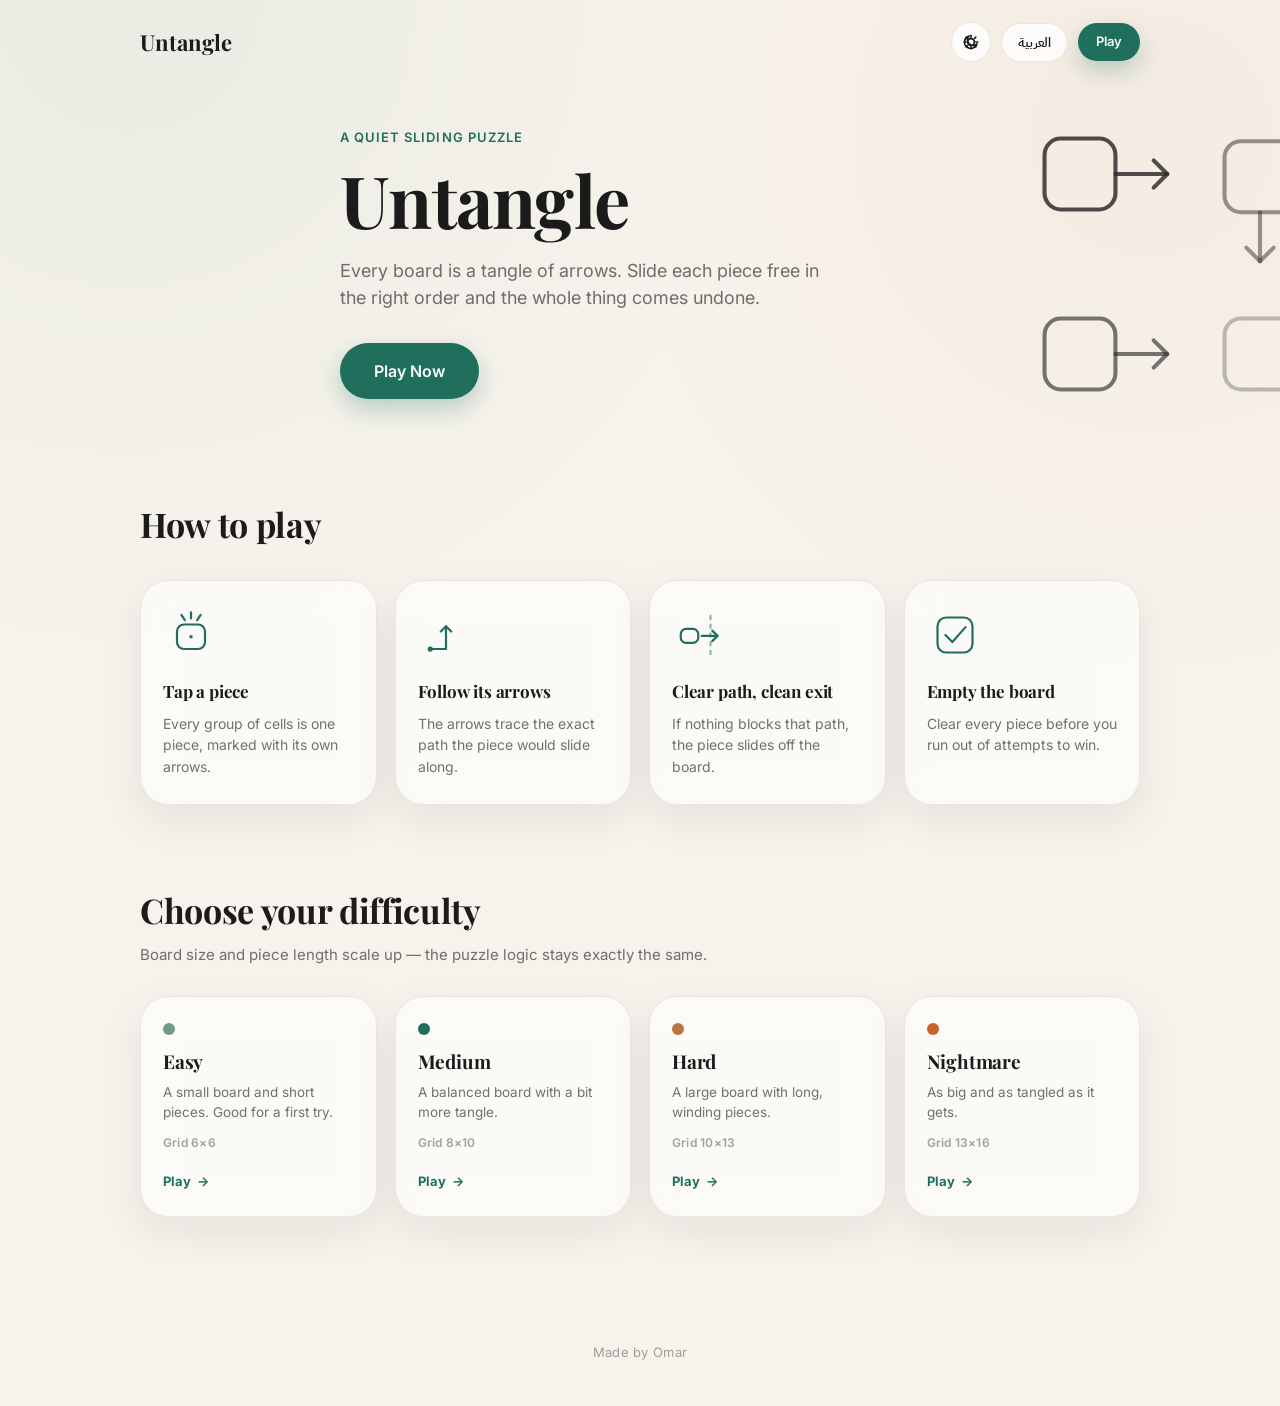
==== index.html @ 31384c35 "Untangle: calm sliding puzzle — full game, landing page, sound, dark mode, offline support Reverse-c" ====
<!DOCTYPE html>
<html lang="en">
<head>
<meta charset="UTF-8">
<meta name="viewport" content="width=device-width, initial-scale=1.0, maximum-scale=1.0, user-scalable=no">

<script>
  (function () {
    try {
      var saved = localStorage.getItem('untangle:theme');
      if (saved === 'dark' || saved === 'light') {
        document.documentElement.dataset.theme = saved;
      }
    } catch (e) { /* storage unavailable — CSS still falls back to prefers-color-scheme */ }
  })();
</script>

<title>Untangle — A Calm Sliding Puzzle</title>
<meta name="description" content="Untangle: a calm, elegant sliding puzzle. Every board is a tangle of arrows — slide each piece free in the right order and the whole thing comes undone.">

<meta property="og:type" content="website">
<meta property="og:title" content="Untangle — A Calm Sliding Puzzle">
<meta property="og:description" content="Every board is a tangle of arrows. Slide each piece free in the right order and the whole thing comes undone.">
<meta property="og:image" content="assets/og-image.svg">
<meta name="twitter:card" content="summary_large_image">
<meta name="twitter:title" content="Untangle — A Calm Sliding Puzzle">
<meta name="twitter:description" content="A calm puzzle of knots and lines.">
<meta name="twitter:image" content="assets/og-image.svg">

<link rel="icon" type="image/svg+xml" href="assets/favicon.svg">
<link rel="manifest" href="manifest.json">
<meta name="theme-color" content="#1F6F5C">

<link rel="preconnect" href="https://fonts.googleapis.com">
<link rel="preconnect" href="https://fonts.gstatic.com" crossorigin>
<link rel="stylesheet" href="https://fonts.googleapis.com/css2?family=Playfair+Display:ital,wght@0,600;0,700;1,600&family=Inter:wght@400;500;600;700&family=IBM+Plex+Sans+Arabic:wght@400;500;600;700&display=swap">

<link rel="stylesheet" href="css/shared.css">
<link rel="stylesheet" href="css/landing.css">
</head>
<body data-title-key="title_landing">

  <header class="site-nav">
    <div class="container site-nav-inner">
      <a class="brand-mark" href="index.html">
        <span class="brand-name">Untangle</span>
      </a>
      <div class="site-nav-actions">
        <button class="btn btn-icon icon-swap" id="theme-toggle-btn" type="button" data-theme-toggle data-i18n-attr="aria-label:theme_dark">
          <svg class="icon-theme-light" viewBox="0 0 24 24" fill="none" stroke="currentColor" stroke-width="2.2" stroke-linecap="round" stroke-linejoin="round">
            <circle cx="12" cy="12" r="4.5"/>
            <path d="M12 3 V5.5 M12 18.5 V21 M3 12 H5.5 M18.5 12 H21 M5.6 5.6 L7.3 7.3 M16.7 16.7 L18.4 18.4 M18.4 5.6 L16.7 7.3 M7.3 16.7 L5.6 18.4"/>
          </svg>
          <svg class="icon-theme-dark" viewBox="0 0 24 24" fill="none" stroke="currentColor" stroke-width="2.2" stroke-linecap="round" stroke-linejoin="round" hidden>
            <path d="M20 14.5 A8.5 8.5 0 1 1 9.5 4 A6.8 6.8 0 0 0 20 14.5 Z"/>
          </svg>
        </button>
        <button class="lang-toggle" type="button" data-lang-toggle>العربية</button>
        <a class="btn btn-primary btn-small" href="play.html?difficulty=medium" data-i18n="nav_play">Play</a>
      </div>
    </div>
  </header>

  <main>
    <section class="hero">
      <div class="container hero-inner">
        <p class="hero-kicker" data-i18n="hero_kicker">A quiet sliding puzzle</p>
        <h1 class="hero-title" data-i18n="hero_title">Untangle</h1>
        <p class="hero-subtitle" data-i18n="hero_subtitle">
          Every board is a tangle of arrows. Slide each piece free in the right order and the whole thing comes undone.
        </p>
        <a class="btn btn-primary btn-hero" href="#difficulty" data-i18n="hero_cta">Play Now</a>
      </div>
      <div class="hero-art" aria-hidden="true">
        <svg viewBox="0 0 220 220" fill="none" stroke="currentColor" stroke-width="3" stroke-linecap="round" stroke-linejoin="round">
          <rect x="18" y="18" width="52" height="52" rx="12" opacity="0.85"/>
          <path d="M70 44 H108" opacity="0.85"/>
          <path d="M98 34 L108 44 L98 54" opacity="0.85"/>

          <rect x="150" y="20" width="52" height="52" rx="12" opacity="0.5"/>
          <path d="M176 72 V108" opacity="0.5"/>
          <path d="M166 98 L176 108 L186 98" opacity="0.5"/>

          <rect x="18" y="150" width="52" height="52" rx="12" opacity="0.65"/>
          <path d="M70 176 H108" opacity="0.65"/>
          <path d="M98 166 L108 176 L98 186" opacity="0.65"/>

          <rect x="150" y="150" width="52" height="52" rx="12" opacity="0.3"/>
        </svg>
      </div>
    </section>

    <section class="how-to-play" id="how-to-play">
      <div class="container">
        <h2 data-i18n="how_title">How to play</h2>
        <div class="steps-grid">
          <div class="step-card glass-card">
            <div class="step-icon">
              <svg viewBox="0 0 64 64" fill="none" stroke="currentColor" stroke-width="2.5" stroke-linecap="round" stroke-linejoin="round">
                <rect x="16" y="20" width="32" height="28" rx="8"/>
                <path d="M32 6 V13"/>
                <path d="M21 9 L25 15"/>
                <path d="M43 9 L39 15"/>
                <circle cx="32" cy="34" r="2" fill="currentColor" stroke="none"/>
              </svg>
            </div>
            <h3 data-i18n="how_1_title">Tap a piece</h3>
            <p data-i18n="how_1_body">Every group of cells is one piece, marked with its own arrows.</p>
          </div>

          <div class="step-card glass-card">
            <div class="step-icon">
              <svg viewBox="0 0 64 64" fill="none" stroke="currentColor" stroke-width="2.5" stroke-linecap="round" stroke-linejoin="round">
                <path d="M14 48 H32 V22"/>
                <path d="M26 28 L32 22 L38 28"/>
                <circle cx="14" cy="48" r="3" fill="currentColor" stroke="none"/>
              </svg>
            </div>
            <h3 data-i18n="how_2_title">Follow its arrows</h3>
            <p data-i18n="how_2_body">The arrows trace the exact path the piece would slide along.</p>
          </div>

          <div class="step-card glass-card">
            <div class="step-icon">
              <svg viewBox="0 0 64 64" fill="none" stroke="currentColor" stroke-width="2.5" stroke-linecap="round" stroke-linejoin="round">
                <line x1="44" y1="10" x2="44" y2="54" stroke-dasharray="4 6" opacity="0.5"/>
                <rect x="10" y="25" width="20" height="16" rx="6"/>
                <path d="M34 33 H52"/>
                <path d="M46 27 L52 33 L46 39"/>
              </svg>
            </div>
            <h3 data-i18n="how_3_title">Clear path, clean exit</h3>
            <p data-i18n="how_3_body">If nothing blocks that path, the piece slides off the board.</p>
          </div>

          <div class="step-card glass-card">
            <div class="step-icon">
              <svg viewBox="0 0 64 64" fill="none" stroke="currentColor" stroke-width="2.5" stroke-linecap="round" stroke-linejoin="round">
                <rect x="12" y="12" width="40" height="40" rx="10"/>
                <path d="M21 32 L29 40 L44 23"/>
              </svg>
            </div>
            <h3 data-i18n="how_4_title">Empty the board</h3>
            <p data-i18n="how_4_body">Clear every piece before you run out of attempts to win.</p>
          </div>
        </div>
      </div>
    </section>

    <section class="difficulty" id="difficulty">
      <div class="container">
        <h2 data-i18n="difficulty_title">Choose your difficulty</h2>
        <p class="difficulty-subtitle" data-i18n="difficulty_subtitle">Board size and piece length scale up — the puzzle logic stays exactly the same.</p>

        <div class="difficulty-grid">
          <a class="difficulty-card glass-card" href="play.html?difficulty=easy" data-difficulty="easy">
            <span class="difficulty-dot dot-easy" aria-hidden="true"></span>
            <h3 data-i18n="diff_easy">Easy</h3>
            <p data-i18n="diff_easy_desc">A small board and short pieces. Good for a first try.</p>
            <span class="difficulty-grid-label"><span data-i18n="diff_grid_label">Grid</span> 6×6</span>
            <span class="difficulty-play-cta" data-i18n="diff_play">Play</span>
          </a>

          <a class="difficulty-card glass-card" href="play.html?difficulty=medium" data-difficulty="medium">
            <span class="difficulty-dot dot-medium" aria-hidden="true"></span>
            <h3 data-i18n="diff_medium">Medium</h3>
            <p data-i18n="diff_medium_desc">A balanced board with a bit more tangle.</p>
            <span class="difficulty-grid-label"><span data-i18n="diff_grid_label">Grid</span> 8×10</span>
            <span class="difficulty-play-cta" data-i18n="diff_play">Play</span>
          </a>

          <a class="difficulty-card glass-card" href="play.html?difficulty=hard" data-difficulty="hard">
            <span class="difficulty-dot dot-hard" aria-hidden="true"></span>
            <h3 data-i18n="diff_hard">Hard</h3>
            <p data-i18n="diff_hard_desc">A large board with long, winding pieces.</p>
            <span class="difficulty-grid-label"><span data-i18n="diff_grid_label">Grid</span> 10×13</span>
            <span class="difficulty-play-cta" data-i18n="diff_play">Play</span>
          </a>

          <a class="difficulty-card glass-card" href="play.html?difficulty=nightmare" data-difficulty="nightmare">
            <span class="difficulty-dot dot-nightmare" aria-hidden="true"></span>
            <h3 data-i18n="diff_nightmare">Nightmare</h3>
            <p data-i18n="diff_nightmare_desc">As big and as tangled as it gets.</p>
            <span class="difficulty-grid-label"><span data-i18n="diff_grid_label">Grid</span> 13×16</span>
            <span class="difficulty-play-cta" data-i18n="diff_play">Play</span>
          </a>
        </div>
      </div>
    </section>
  </main>

  <footer class="site-footer">
    <p class="footer-signature">Made by Omar</p>
  </footer>

  <script src="js/i18n.js"></script>
  <script src="js/storage.js"></script>
  <script src="js/theme.js"></script>
  <script src="js/landing.js"></script>
  <script src="js/sw-register.js"></script>
</body>
</html>
---- css/shared.css ----
/* ============================================================
   Untangle — shared design tokens & primitives.
   Loaded on every page; landing.css and game.css build on top.
   ============================================================ */

/* Fonts are loaded via <link> tags in each page's <head> (faster than
   @import, which is render-blocking on top of the stylesheet itself). */

:root {
  color-scheme: light;

  /* Brand palette */
  --color-bg: #f7f3ec;
  --color-bg-alt: #efe9de;
  --color-ink: #1b1b1b;
  --color-ink-soft: rgba(27, 27, 27, 0.62);
  --color-ink-faint: rgba(27, 27, 27, 0.4);
  --color-primary: #1f6f5c;
  --color-primary-dark: #175646;
  --color-primary-tint: rgba(31, 111, 92, 0.12);
  --color-warn: #c9622b;
  --color-warn-tint: rgba(201, 98, 43, 0.14);
  --color-piece-line: #2b2b33;

  --color-card: rgba(255, 255, 255, 0.6);
  --color-card-strong: rgba(255, 255, 255, 0.82);
  --color-border: rgba(27, 27, 27, 0.09);

  --shadow-soft: 0 14px 40px rgba(27, 27, 27, 0.08);
  --shadow-lift: 0 18px 46px rgba(27, 27, 27, 0.14);

  --radius-lg: 28px;
  --radius-md: 18px;
  --radius-sm: 12px;
  --radius-pill: 999px;

  --font-serif: 'Playfair Display', 'IBM Plex Sans Arabic', Georgia, serif;
  --font-sans: 'Inter', 'IBM Plex Sans Arabic', -apple-system, BlinkMacSystemFont, sans-serif;

  --container-w: 1040px;
}

/* Dark theme: applied automatically when the OS prefers dark and the
   player hasn't overridden it, and always when they have (explicit
   [data-theme] wins in both directions — see the second block below).
   The light palette above is the untouched source of truth; nothing
   here changes it, this only adds a second, equally deliberate one. */
@media (prefers-color-scheme: dark) {
  :root:not([data-theme='light']) {
    color-scheme: dark;
    --color-bg: #1c1b18;
    --color-bg-alt: #24221e;
    --color-ink: #f3ede2;
    --color-ink-soft: rgba(243, 237, 226, 0.66);
    --color-ink-faint: rgba(243, 237, 226, 0.42);
    --color-primary: #34987e;
    --color-primary-dark: #2a7a65;
    --color-primary-tint: rgba(52, 152, 126, 0.18);
    --color-warn: #e0824c;
    --color-warn-tint: rgba(224, 130, 76, 0.16);
    --color-piece-line: #f3ede2;
    --color-card: rgba(255, 255, 255, 0.05);
    --color-card-strong: rgba(38, 36, 32, 0.92);
    --color-border: rgba(255, 255, 255, 0.09);
    --shadow-soft: 0 14px 40px rgba(0, 0, 0, 0.4);
    --shadow-lift: 0 18px 46px rgba(0, 0, 0, 0.5);
  }
}

:root[data-theme='dark'] {
  color-scheme: dark;
  --color-bg: #1c1b18;
  --color-bg-alt: #24221e;
  --color-ink: #f3ede2;
  --color-ink-soft: rgba(243, 237, 226, 0.66);
  --color-ink-faint: rgba(243, 237, 226, 0.42);
  --color-primary: #34987e;
  --color-primary-dark: #2a7a65;
  --color-primary-tint: rgba(52, 152, 126, 0.18);
  --color-warn: #e0824c;
  --color-warn-tint: rgba(224, 130, 76, 0.16);
  --color-piece-line: #f3ede2;
  --color-card: rgba(255, 255, 255, 0.05);
  --color-card-strong: rgba(38, 36, 32, 0.92);
  --color-border: rgba(255, 255, 255, 0.09);
  --shadow-soft: 0 14px 40px rgba(0, 0, 0, 0.4);
  --shadow-lift: 0 18px 46px rgba(0, 0, 0, 0.5);
}

* {
  box-sizing: border-box;
}

html,
body {
  height: 100%;
}

body {
  margin: 0;
  background: var(--color-bg);
  color: var(--color-ink);
  font-family: var(--font-sans);
  -webkit-tap-highlight-color: transparent;
  touch-action: manipulation;
  line-height: 1.5;
}

/* Warm, faint radial texture instead of a flat block of color */
body {
  background-image:
    radial-gradient(circle at 10% 0%, rgba(31, 111, 92, 0.06), transparent 45%),
    radial-gradient(circle at 90% 15%, rgba(201, 98, 43, 0.05), transparent 40%);
  background-attachment: fixed;
}

h1, h2, h3 {
  font-family: var(--font-serif);
  font-weight: 700;
  margin: 0;
  letter-spacing: -0.01em;
}

p {
  margin: 0;
}

a {
  color: inherit;
}

img, svg {
  display: block;
  max-width: 100%;
}

/* ---------- Layout helpers ---------- */

.container {
  width: 100%;
  max-width: var(--container-w);
  margin: 0 auto;
  padding-inline: 20px;
}

/* ---------- Buttons ---------- */

.btn {
  font-family: var(--font-sans);
  font-size: 15px;
  font-weight: 600;
  cursor: pointer;
  border: none;
  border-radius: var(--radius-pill);
  padding: 13px 26px;
  display: inline-flex;
  align-items: center;
  justify-content: center;
  gap: 8px;
  transition: transform 0.18s ease, box-shadow 0.18s ease, background 0.18s ease;
  text-decoration: none;
}

.btn-primary {
  background: var(--color-primary);
  color: #fdfbf7;
  box-shadow: 0 10px 24px rgba(31, 111, 92, 0.28);
}

.btn-primary:hover {
  background: var(--color-primary-dark);
  transform: translateY(-1px);
  box-shadow: 0 14px 30px rgba(31, 111, 92, 0.32);
}

.btn-primary:active {
  transform: translateY(0);
  box-shadow: 0 6px 16px rgba(31, 111, 92, 0.28);
}

.btn-ghost {
  background: transparent;
  color: var(--color-ink);
  border: 1px solid var(--color-border);
}

.btn-ghost:hover {
  background: var(--color-card-strong);
  border-color: rgba(27, 27, 27, 0.16);
}

.btn-icon {
  width: 40px;
  height: 40px;
  padding: 0;
  border-radius: 50%;
  background: var(--color-card-strong);
  border: 1px solid var(--color-border);
  color: var(--color-ink);
}

.btn-icon:hover {
  background: #fff;
}

.btn-icon svg {
  width: 18px;
  height: 18px;
}

/* Icon buttons that swap between two SVG icons (theme toggle, mute
   toggle) keep both in the markup and just hide/show them, so the
   button never re-flows or flashes empty between states. */
.btn-icon.icon-swap {
  position: relative;
}

.btn-icon.icon-swap svg {
  position: absolute;
  top: 50%;
  left: 50%;
  transform: translate(-50%, -50%);
}

[dir='rtl'] .btn-icon.icon-flip svg {
  transform: scaleX(-1);
}

/* ---------- Glass card ---------- */

.glass-card {
  background: var(--color-card);
  backdrop-filter: blur(16px);
  -webkit-backdrop-filter: blur(16px);
  border: 1px solid var(--color-border);
  border-radius: var(--radius-lg);
  box-shadow: var(--shadow-soft);
}

/* ---------- Language toggle ---------- */

.lang-toggle {
  font-family: var(--font-sans);
  font-size: 13px;
  font-weight: 600;
  padding: 9px 16px;
  border-radius: var(--radius-pill);
  background: var(--color-card-strong);
  border: 1px solid var(--color-border);
  color: var(--color-ink);
  cursor: pointer;
  white-space: nowrap;
}

.lang-toggle:hover {
  background: #fff;
}

/* ---------- Footer signature ---------- */

.site-footer {
  padding: 36px 20px 44px;
  text-align: center;
}

.footer-signature {
  font-family: var(--font-sans);
  font-size: 13px;
  color: var(--color-ink-faint);
  letter-spacing: 0.02em;
}

/* ---------- Utility ---------- */

.visually-hidden {
  position: absolute;
  width: 1px;
  height: 1px;
  overflow: hidden;
  clip: rect(0 0 0 0);
  white-space: nowrap;
}

@media (max-width: 640px) {
  .container {
    padding-inline: 16px;
  }
}
---- css/landing.css ----
/* ============================================================
   Untangle — landing page.
   ============================================================ */

.site-nav {
  padding-block: 22px;
}

.site-nav-inner {
  display: flex;
  align-items: center;
  justify-content: space-between;
  flex-wrap: wrap;
  gap: 12px;
  row-gap: 10px;
}

.brand-mark {
  text-decoration: none;
  color: var(--color-ink);
}

.brand-name {
  font-family: var(--font-serif);
  font-size: 22px;
  font-weight: 700;
}

.site-nav-actions {
  display: flex;
  align-items: center;
  gap: 10px;
}

.btn-small {
  padding: 9px 18px;
  font-size: 13px;
}

@media (max-width: 380px) {
  .site-nav-actions {
    gap: 8px;
  }
  .site-nav-actions .btn-icon {
    width: 36px;
    height: 36px;
  }
}

/* ---------- Hero ---------- */

.hero {
  position: relative;
  padding: 44px 0 80px;
  overflow: hidden;
}

.hero-inner {
  max-width: 640px;
  position: relative;
  z-index: 1;
}

.hero-kicker {
  font-size: 13px;
  font-weight: 600;
  letter-spacing: 0.08em;
  text-transform: uppercase;
  color: var(--color-primary);
  margin-bottom: 14px;
}

.hero-title {
  font-size: clamp(44px, 8vw, 72px);
  line-height: 1.05;
  margin-bottom: 20px;
}

.hero-subtitle {
  font-size: 18px;
  color: var(--color-ink-soft);
  max-width: 480px;
  margin-bottom: 32px;
}

.btn-hero {
  padding: 16px 34px;
  font-size: 16px;
}

.hero-art {
  position: absolute;
  top: 30px;
  right: -40px;
  width: 300px;
  opacity: 0.9;
  pointer-events: none;
  color: var(--color-ink);
}

[dir='rtl'] .hero-art {
  right: auto;
  left: -40px;
  transform: scaleX(-1);
}

@media (max-width: 900px) {
  .hero-art {
    display: none;
  }
}

/* ---------- How to play ---------- */

.how-to-play {
  padding-block: 20px 70px;
}

.how-to-play h2,
.difficulty h2 {
  font-size: clamp(26px, 4vw, 34px);
  margin-bottom: 8px;
}

.steps-grid {
  display: grid;
  grid-template-columns: repeat(4, 1fr);
  gap: 18px;
  margin-top: 30px;
}

.step-card {
  padding: 26px 22px;
  text-align: start;
}

.step-icon {
  width: 56px;
  height: 56px;
  color: var(--color-primary);
  margin-bottom: 16px;
}

.step-card h3 {
  font-size: 17px;
  margin-bottom: 8px;
}

.step-card p {
  font-size: 14px;
  color: var(--color-ink-soft);
  line-height: 1.55;
}

@media (max-width: 900px) {
  .steps-grid {
    grid-template-columns: repeat(2, 1fr);
  }
}

@media (max-width: 520px) {
  .steps-grid {
    grid-template-columns: 1fr;
  }
}

/* ---------- Difficulty ---------- */

.difficulty {
  padding-block: 10px 90px;
}

.difficulty-subtitle {
  color: var(--color-ink-soft);
  font-size: 15px;
  margin-bottom: 30px;
}

.difficulty-grid {
  display: grid;
  grid-template-columns: repeat(4, 1fr);
  gap: 18px;
}

.difficulty-card {
  display: flex;
  flex-direction: column;
  align-items: flex-start;
  gap: 6px;
  padding: 26px 22px 24px;
  text-decoration: none;
  color: var(--color-ink);
  position: relative;
  transition: transform 0.2s ease, box-shadow 0.2s ease, border-color 0.2s ease;
}

.difficulty-card:hover {
  transform: translateY(-4px);
  box-shadow: var(--shadow-lift);
  border-color: rgba(31, 111, 92, 0.28);
}

.difficulty-dot {
  width: 12px;
  height: 12px;
  border-radius: 50%;
  margin-bottom: 6px;
}

.dot-easy { background: #6f9c86; }
.dot-medium { background: #1f6f5c; }
.dot-hard { background: #b8763f; }
.dot-nightmare { background: #c9622b; }

.difficulty-card h3 {
  font-size: 19px;
}

.difficulty-card p {
  font-size: 13.5px;
  color: var(--color-ink-soft);
  line-height: 1.5;
  min-height: 40px;
}

.difficulty-grid-label {
  font-size: 12px;
  color: var(--color-ink-faint);
  font-weight: 600;
  letter-spacing: 0.02em;
  margin-top: 6px;
}

.difficulty-play-cta {
  margin-top: 14px;
  font-size: 13px;
  font-weight: 700;
  color: var(--color-primary);
}

.difficulty-card.is-last-played {
  border-color: rgba(31, 111, 92, 0.35);
  box-shadow: 0 0 0 2px var(--color-primary-tint), var(--shadow-soft);
}

.difficulty-best-badge {
  position: absolute;
  top: 18px;
  inset-inline-end: 18px;
  font-size: 11.5px;
  font-weight: 700;
  color: var(--color-primary-dark);
  background: var(--color-primary-tint);
  padding: 4px 10px;
  border-radius: var(--radius-pill);
  white-space: nowrap;
}

.difficulty-last-tag {
  position: absolute;
  top: -9px;
  inset-inline-start: 18px;
  font-size: 10.5px;
  font-weight: 700;
  letter-spacing: 0.03em;
  text-transform: uppercase;
  color: #fdfbf7;
  background: var(--color-primary);
  padding: 3px 10px;
  border-radius: var(--radius-pill);
  white-space: nowrap;
}

.difficulty-play-cta::after {
  content: '→';
  margin-inline-start: 6px;
  display: inline-block;
  transition: transform 0.18s ease;
}

[dir='rtl'] .difficulty-play-cta::after {
  content: '←';
}

.difficulty-card:hover .difficulty-play-cta::after {
  transform: translateX(4px);
}

[dir='rtl'] .difficulty-card:hover .difficulty-play-cta::after {
  transform: translateX(-4px);
}

@media (max-width: 900px) {
  .difficulty-grid {
    grid-template-columns: repeat(2, 1fr);
  }
}

@media (max-width: 520px) {
  .difficulty-grid {
    grid-template-columns: 1fr;
  }
}
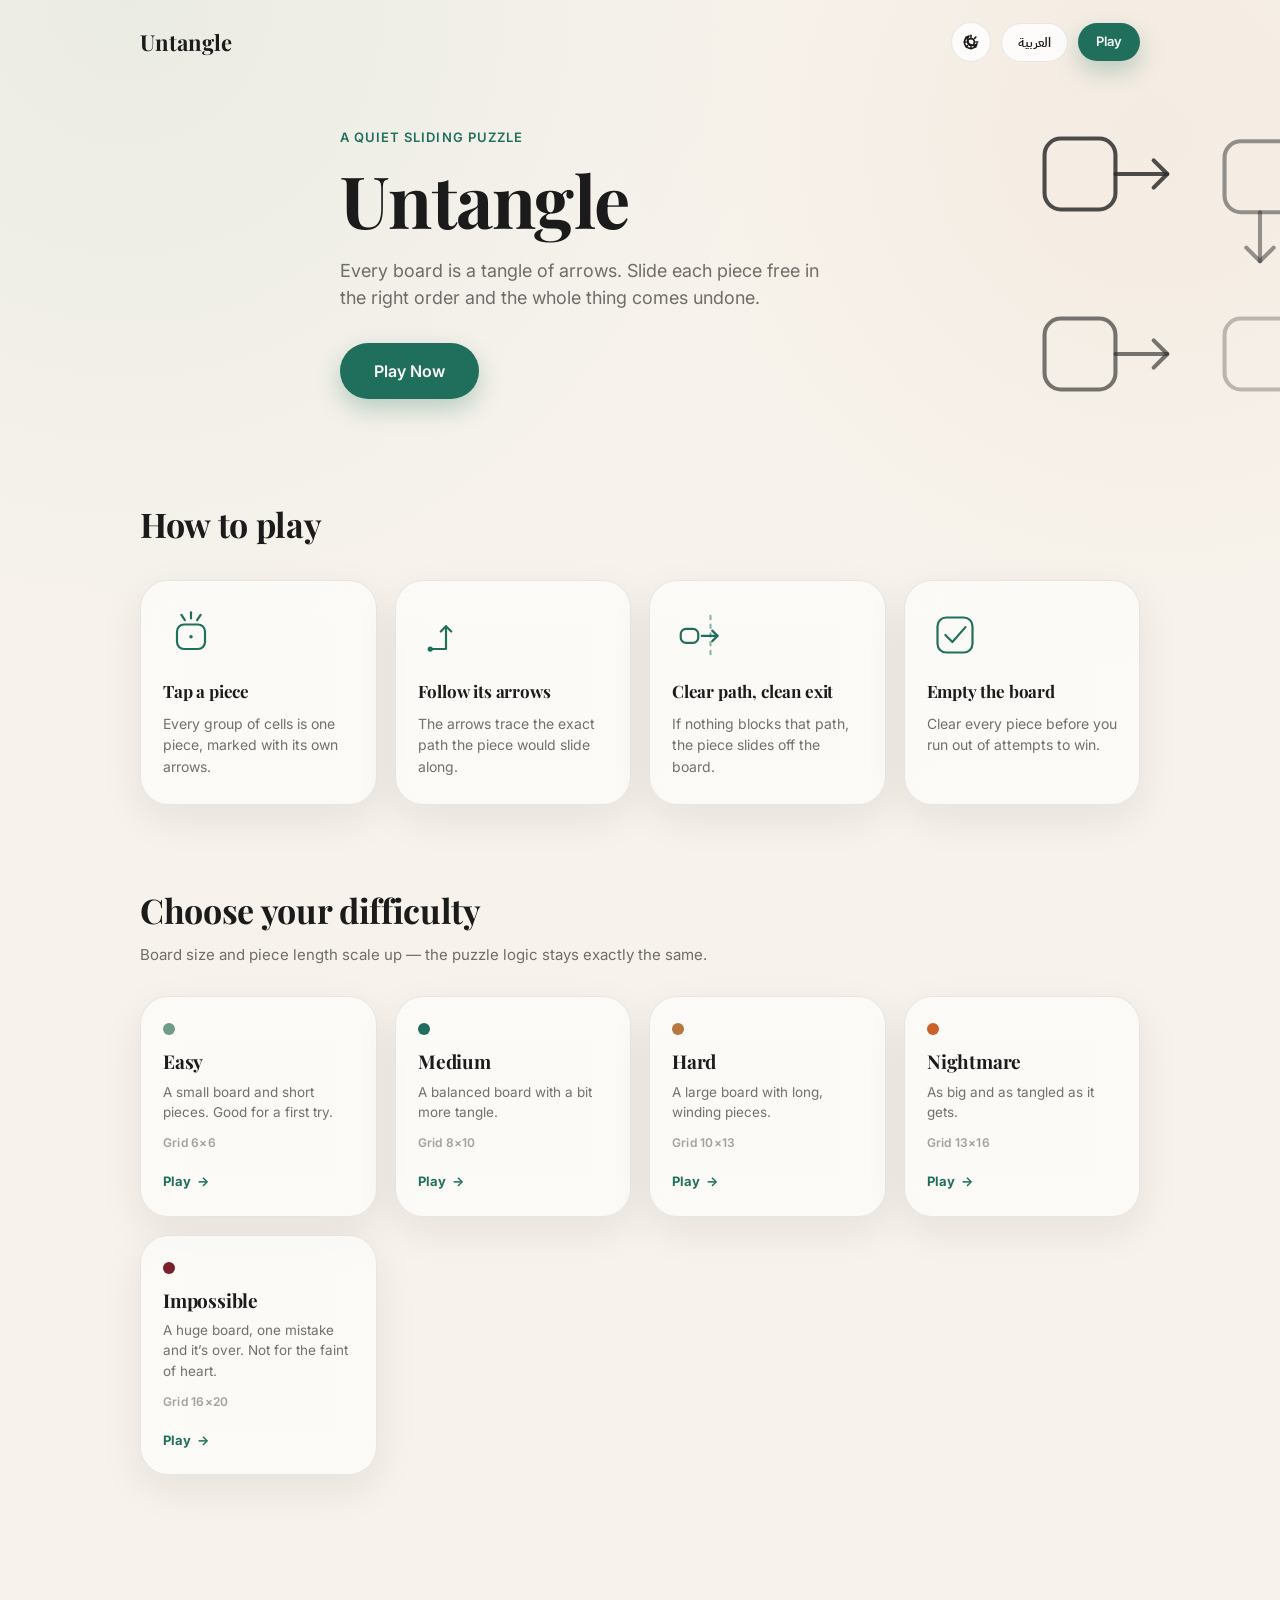
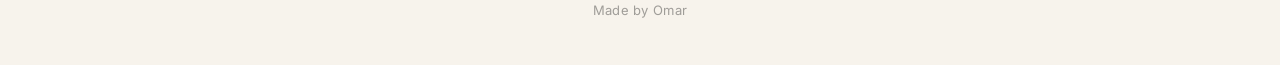
==== commit 6c92a6af: "Add row/column direction-variety cap and an Impossible difficulty tier Generation now rejects any bo" ====
--- a/index.html
+++ b/index.html
@@ -184,6 +184,14 @@
             <span class="difficulty-grid-label"><span data-i18n="diff_grid_label">Grid</span> 13×16</span>
             <span class="difficulty-play-cta" data-i18n="diff_play">Play</span>
           </a>
+
+          <a class="difficulty-card glass-card" href="play.html?difficulty=impossible" data-difficulty="impossible">
+            <span class="difficulty-dot dot-impossible" aria-hidden="true"></span>
+            <h3 data-i18n="diff_impossible">Impossible</h3>
+            <p data-i18n="diff_impossible_desc">A huge board, one mistake and it's over. Not for the faint of heart.</p>
+            <span class="difficulty-grid-label"><span data-i18n="diff_grid_label">Grid</span> 16×20</span>
+            <span class="difficulty-play-cta" data-i18n="diff_play">Play</span>
+          </a>
         </div>
       </div>
     </section>
--- a/css/shared.css
+++ b/css/shared.css
@@ -21,6 +21,7 @@
   --color-warn: #c9622b;
   --color-warn-tint: rgba(201, 98, 43, 0.14);
   --color-piece-line: #2b2b33;
+  --color-cell-fill: #eadfc7;
 
   --color-card: rgba(255, 255, 255, 0.6);
   --color-card-strong: rgba(255, 255, 255, 0.82);
@@ -59,6 +60,7 @@
     --color-warn: #e0824c;
     --color-warn-tint: rgba(224, 130, 76, 0.16);
     --color-piece-line: #f3ede2;
+    --color-cell-fill: #332f27;
     --color-card: rgba(255, 255, 255, 0.05);
     --color-card-strong: rgba(38, 36, 32, 0.92);
     --color-border: rgba(255, 255, 255, 0.09);
@@ -80,6 +82,7 @@
   --color-warn: #e0824c;
   --color-warn-tint: rgba(224, 130, 76, 0.16);
   --color-piece-line: #f3ede2;
+  --color-cell-fill: #332f27;
   --color-card: rgba(255, 255, 255, 0.05);
   --color-card-strong: rgba(38, 36, 32, 0.92);
   --color-border: rgba(255, 255, 255, 0.09);
--- a/css/landing.css
+++ b/css/landing.css
@@ -178,7 +178,7 @@
 
 .difficulty-grid {
   display: grid;
-  grid-template-columns: repeat(4, 1fr);
+  grid-template-columns: repeat(auto-fit, minmax(200px, 1fr));
   gap: 18px;
 }
 
@@ -211,6 +211,7 @@
 .dot-medium { background: #1f6f5c; }
 .dot-hard { background: #b8763f; }
 .dot-nightmare { background: #c9622b; }
+.dot-impossible { background: #7a1f2b; }
 
 .difficulty-card h3 {
   font-size: 19px;
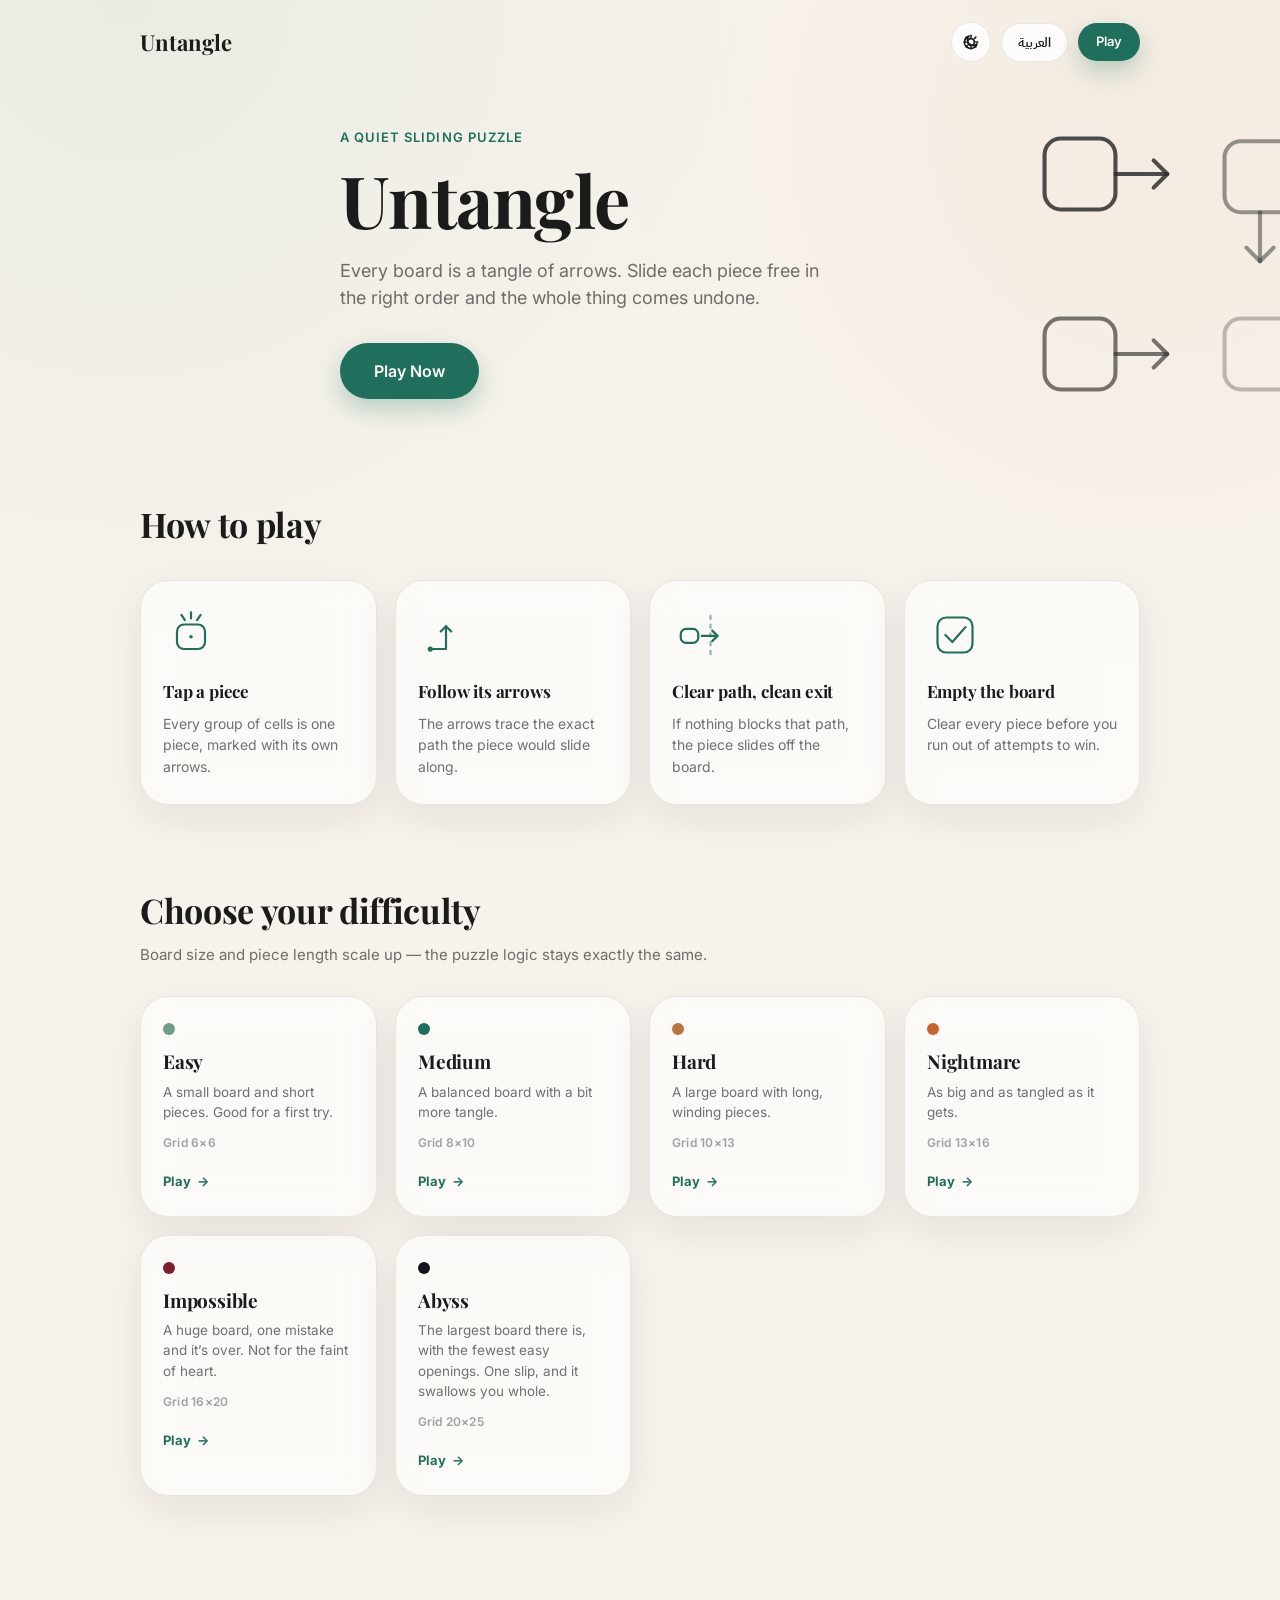
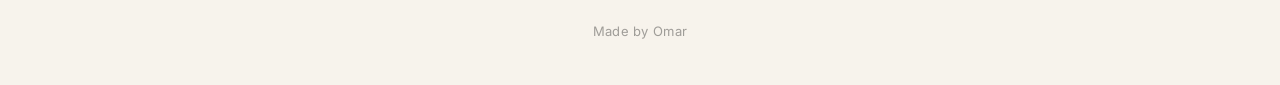
==== commit 82a732ed: "Make exit directions genuinely harder at every tier, add Abyss difficulty Boundary cells were struct" ====
--- a/index.html
+++ b/index.html
@@ -192,6 +192,14 @@
             <span class="difficulty-grid-label"><span data-i18n="diff_grid_label">Grid</span> 16×20</span>
             <span class="difficulty-play-cta" data-i18n="diff_play">Play</span>
           </a>
+
+          <a class="difficulty-card glass-card" href="play.html?difficulty=abyss" data-difficulty="abyss">
+            <span class="difficulty-dot dot-abyss" aria-hidden="true"></span>
+            <h3 data-i18n="diff_abyss">Abyss</h3>
+            <p data-i18n="diff_abyss_desc">The largest board there is, with the fewest easy openings. One slip, and it swallows you whole.</p>
+            <span class="difficulty-grid-label"><span data-i18n="diff_grid_label">Grid</span> 20×25</span>
+            <span class="difficulty-play-cta" data-i18n="diff_play">Play</span>
+          </a>
         </div>
       </div>
     </section>
--- a/css/landing.css
+++ b/css/landing.css
@@ -212,6 +212,7 @@
 .dot-hard { background: #b8763f; }
 .dot-nightmare { background: #c9622b; }
 .dot-impossible { background: #7a1f2b; }
+.dot-abyss { background: #14141a; }
 
 .difficulty-card h3 {
   font-size: 19px;
